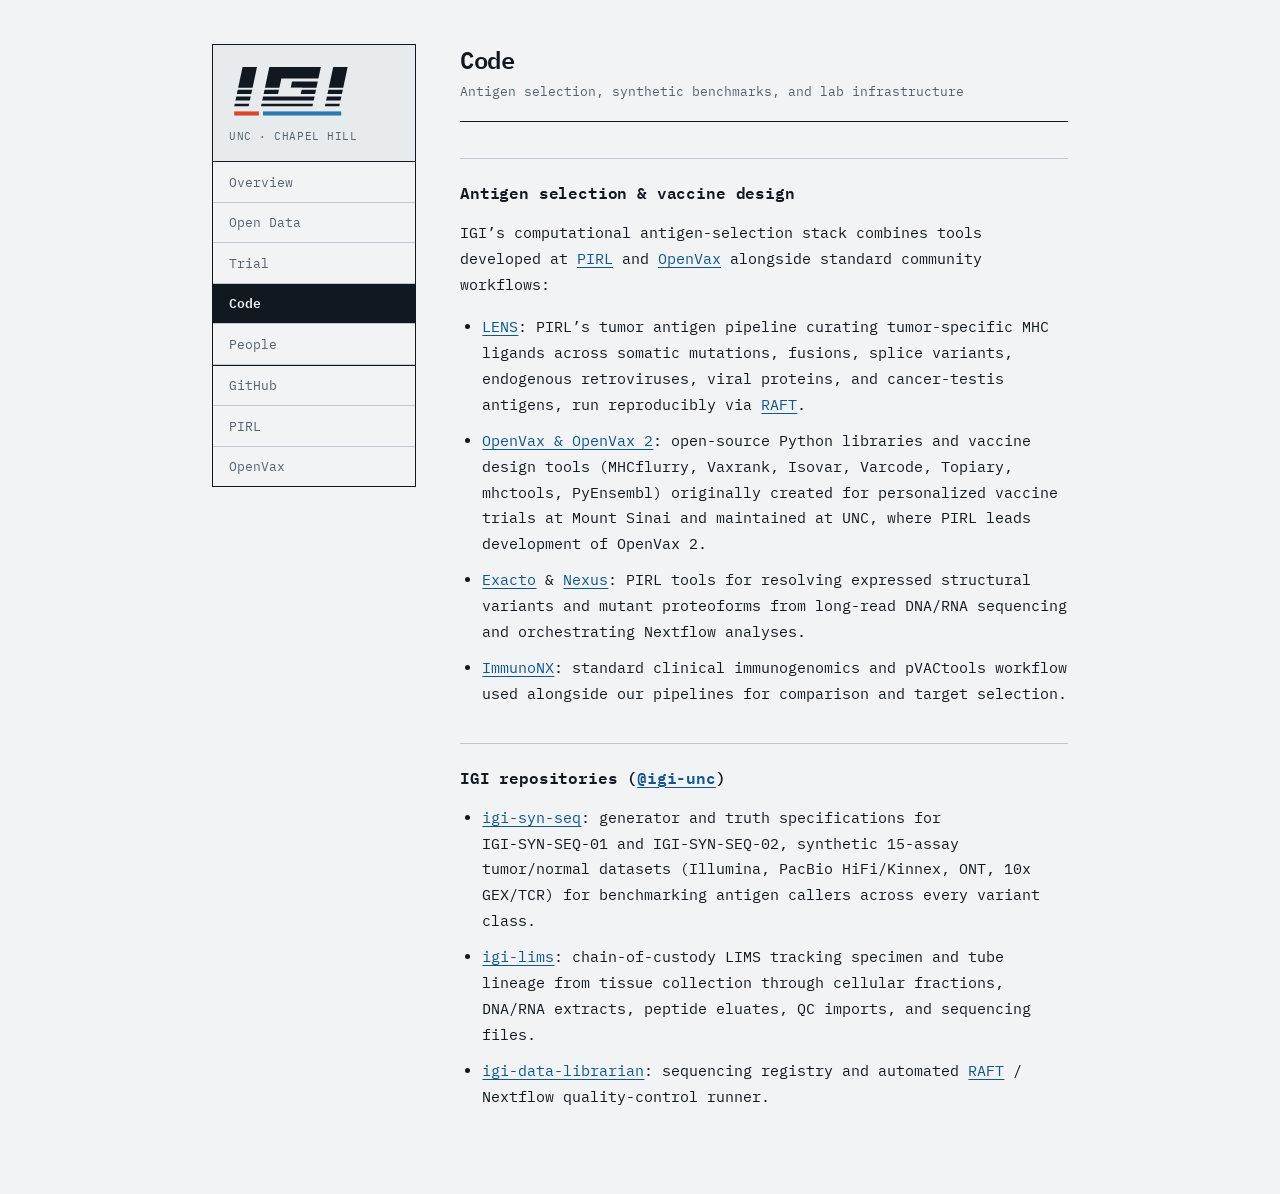
==== code/index.html @ 65b06e32 "Switch to multi-page scanline sidebar layout and document antigen software stack" ====
<!doctype html>
<html lang="en">
<head>
<meta charset="utf-8">
<meta name="viewport" content="width=device-width, initial-scale=1">
<title>Code · IGI at UNC</title>
<meta name="description" content="Open-source software for antigen selection, synthetic multi-assay benchmarks, and specimen LIMS across IGI, PIRL, and OpenVax.">
<link rel="canonical" href="https://igi-unc.github.io/code/">
<link rel="icon" href="/assets/favicon.svg" type="image/svg+xml">
<link rel="preconnect" href="https://fonts.googleapis.com">
<link rel="preconnect" href="https://fonts.gstatic.com" crossorigin>
<link href="https://fonts.googleapis.com/css2?family=IBM+Plex+Mono:ital,wght@0,400;0,500;0,600;1,400&display=swap" rel="stylesheet">
<link rel="stylesheet" href="/assets/site.css">
</head>
<body>
<div class="layout">
  <aside class="sidebar">
    <a class="logo-cell" href="/">
      <svg viewBox="0 0 132 54" aria-label="IGI">
        <defs>
          <mask id="scan-cut">
            <rect width="140" height="56" fill="#fff"/>
            <rect x="0" y="24" width="140" height="2" fill="#000"/>
            <rect x="0" y="30" width="140" height="2.4" fill="#000"/>
            <rect x="0" y="36.5" width="140" height="3" fill="#000"/>
          </mask>
        </defs>
        <g transform="translate(10,0) skewX(-12)" mask="url(#scan-cut)">
          <rect x="4" y="4" width="14" height="38" fill="currentColor"/>
          <path d="M 30 4 H 80 V 15 H 44 V 31 H 66 V 24 H 55 V 18 H 80 V 42 H 30 Z" fill="currentColor"/>
          <rect x="92" y="4" width="14" height="38" fill="currentColor"/>
        </g>
        <rect x="5" y="47" width="24" height="4" fill="var(--signal)"/>
        <rect x="33" y="47" width="76" height="4" fill="var(--cyan)"/>
      </svg>
      <span class="logo-sub">UNC · CHAPEL HILL</span>
    </a>

    <nav class="panelmenu" aria-label="Site">
      <a href="/">Overview</a>
      <a href="/data/">Open Data</a>
      <a href="/trial/">Trial</a>
      <a href="/code/" aria-current="page">Code</a>
      <a href="/people/">People</a>
      <a class="ext-first" href="https://github.com/igi-unc">GitHub</a>
      <a href="https://pirl.unc.edu/">PIRL</a>
      <a href="https://openvax.org/">OpenVax</a>
    </nav>
  </aside>

  <main>
    <header class="pagehead">
      <h1>Code</h1>
      <p class="sub">Antigen selection, synthetic benchmarks, and lab infrastructure</p>
    </header>

    <h2>Antigen selection &amp; vaccine design</h2>

    <p>
      IGI’s computational antigen-selection stack combines tools developed at <a href="https://pirl.unc.edu/code/">PIRL</a> and <a href="https://openvax.org/">OpenVax</a> alongside standard community workflows:
    </p>

    <ul>
      <li><a href="https://uselens.io/">LENS</a>: PIRL’s tumor antigen pipeline curating tumor-specific MHC ligands across somatic mutations, fusions, splice variants, endogenous retroviruses, viral proteins, and cancer-testis antigens, run reproducibly via <a href="https://useraft.io/">RAFT</a>.</li>
      <li><a href="https://openvax.org/">OpenVax &amp; OpenVax 2</a>: open-source Python libraries and vaccine design tools (<code>MHCflurry</code>, <code>Vaxrank</code>, <code>Isovar</code>, <code>Varcode</code>, <code>Topiary</code>, <code>mhctools</code>, <code>PyEnsembl</code>) originally created for personalized vaccine trials at Mount Sinai and maintained at UNC, where PIRL leads development of OpenVax 2.</li>
      <li><a href="https://github.com/pirl-unc/exacto">Exacto</a> &amp; <a href="https://github.com/pirl-unc/nexus">Nexus</a>: PIRL tools for resolving expressed structural variants and mutant proteoforms from long-read DNA/RNA sequencing and orchestrating Nextflow analyses.</li>
      <li><a href="https://github.com/griffithlab/ImmunoNX_protocol">ImmunoNX</a>: standard clinical immunogenomics and pVACtools workflow used alongside our pipelines for comparison and target selection.</li>
    </ul>

    <h2>IGI repositories (<a href="https://github.com/igi-unc">@igi-unc</a>)</h2>

    <ul>
      <li><a href="https://github.com/igi-unc/igi-syn-seq">igi-syn-seq</a>: generator and truth specifications for <code>IGI-SYN-SEQ-01</code> and <code>IGI-SYN-SEQ-02</code>, synthetic 15-assay tumor/normal datasets (Illumina, PacBio HiFi/Kinnex, ONT, 10x GEX/TCR) for benchmarking antigen callers across every variant class.</li>
      <li><a href="https://github.com/igi-unc/igi-lims">igi-lims</a>: chain-of-custody LIMS tracking specimen and tube lineage from tissue collection through cellular fractions, DNA/RNA extracts, peptide eluates, QC imports, and sequencing files.</li>
      <li><a href="https://github.com/igi-unc/igi-data-librarian">igi-data-librarian</a>: sequencing registry and automated <a href="https://useraft.io/">RAFT</a> / Nextflow quality-control runner.</li>
    </ul>
  </main>
</div>
</body>
</html>
---- assets/site.css ----
:root {
  color-scheme: light dark;
  --bg: #f1f3f4;
  --panel: #e7ebed;
  --fg: #111820;
  --muted: #546270;
  --rule: #111820;
  --rule-soft: #bfc8d0;
  --link: #0f568c;
  --signal: #d94826;
  --cyan: #2a7ab0;
}

@media (prefers-color-scheme: dark) {
  :root {
    --bg: #0c1015;
    --panel: #121922;
    --fg: #dde6ef;
    --muted: #7f91a3;
    --rule: #6c8299;
    --rule-soft: #22303f;
    --link: #6eb8f0;
    --signal: #ef6b48;
    --cyan: #57a8e0;
  }
}

*, *::before, *::after { box-sizing: border-box; }

body {
  margin: 0;
  background: var(--bg);
  color: var(--fg);
  font: 400 0.9375rem/1.72 "IBM Plex Mono", ui-monospace, SFMono-Regular, Menlo, Consolas, monospace;
  -webkit-font-smoothing: antialiased;
  -webkit-text-size-adjust: 100%;
}

.layout {
  max-width: 57rem;
  margin: 0 auto;
  padding: 2.75rem 1.75rem 4rem;
  display: grid;
  grid-template-columns: 12.75rem minmax(0, 1fr);
  gap: 2.75rem;
  align-items: start;
}

aside.sidebar {
  position: sticky;
  top: 2rem;
  border: 1px solid var(--rule);
  background: var(--bg);
}

.logo-cell {
  display: block;
  padding: 1.1rem 1rem 0.95rem;
  border-bottom: 1px solid var(--rule);
  color: var(--fg);
  text-decoration: none;
  background: var(--panel);
}

.logo-cell:hover {
  color: var(--fg);
}

.logo-cell svg {
  display: block;
  width: 8.5rem;
  height: auto;
}

.logo-sub {
  display: block;
  margin-top: 0.55rem;
  font-size: 0.7rem;
  color: var(--muted);
  letter-spacing: 0.05em;
}

nav.panelmenu a {
  display: block;
  padding: 0.52rem 1rem;
  border-bottom: 1px solid var(--rule-soft);
  color: var(--muted);
  text-decoration: none;
  font-size: 0.83rem;
}

nav.panelmenu a:last-child {
  border-bottom: 0;
}

nav.panelmenu a:hover {
  color: var(--fg);
  background: var(--panel);
}

nav.panelmenu a[aria-current="page"] {
  color: var(--bg);
  background: var(--fg);
  font-weight: 600;
}

nav.panelmenu a.ext-first {
  border-top: 1px solid var(--rule);
}

main {
  min-width: 0;
}

header.pagehead {
  padding-bottom: 1.15rem;
  margin-bottom: 1.75rem;
  border-bottom: 1px solid var(--rule);
}

h1 {
  margin: 0;
  font-size: clamp(1.3rem, 2.8vw, 1.5rem);
  font-weight: 600;
  letter-spacing: -0.02em;
  line-height: 1.25;
}

.sub {
  margin: 0.35rem 0 0;
  color: var(--muted);
  font-size: 0.84rem;
}

h2 {
  margin: 2.25rem 0 0.85rem;
  padding-top: 1.25rem;
  border-top: 1px solid var(--rule-soft);
  font-size: 1rem;
  font-weight: 600;
  letter-spacing: -0.01em;
}

p {
  margin: 0 0 1.05rem;
}

a {
  color: var(--link);
  text-decoration: underline;
  text-underline-offset: 0.2em;
  text-decoration-thickness: 1px;
}

a:hover {
  color: var(--signal);
}

a:focus-visible {
  outline: 2px solid var(--signal);
  outline-offset: 3px;
}

ol, ul {
  margin: 0 0 1.3rem;
  padding-left: 1.4rem;
}

li {
  margin-bottom: 0.65rem;
}

ol.spaced > li {
  margin-bottom: 1.05rem;
}

strong {
  font-weight: 600;
}

sup {
  font-size: 0.72em;
  line-height: 0;
}

code {
  font: inherit;
  white-space: nowrap;
}

.note {
  color: var(--muted);
  font-size: 0.88rem;
  padding-top: 1.1rem;
  border-top: 1px solid var(--rule-soft);
}

.people {
  list-style: none;
  padding-left: 0;
}

.people li {
  margin-bottom: 0.5rem;
}

.table-wrap {
  overflow-x: auto;
  margin: 1rem 0 1.4rem;
  border: 1px solid var(--rule-soft);
}

table {
  width: 100%;
  border-collapse: collapse;
  font-size: 0.86rem;
  line-height: 1.55;
}

th, td {
  text-align: left;
  vertical-align: top;
  padding: 0.6rem 0.8rem;
  border-bottom: 1px solid var(--rule-soft);
}

tr:last-child td {
  border-bottom: 0;
}

th {
  background: var(--panel);
  font-weight: 600;
  font-size: 0.78rem;
  color: var(--muted);
}

tr.controlled td {
  color: var(--muted);
  background: var(--panel);
}

@media (max-width: 46rem) {
  .layout {
    grid-template-columns: 1fr;
    gap: 1.75rem;
    padding: 1.5rem 1.15rem 3rem;
  }
  aside.sidebar {
    position: static;
  }
  .logo-cell {
    display: flex;
    align-items: baseline;
    justify-content: space-between;
    gap: 1rem;
    padding: 0.85rem 0.95rem;
  }
  .logo-cell svg {
    width: 6.75rem;
  }
  .logo-sub {
    margin-top: 0;
  }
  nav.panelmenu {
    display: flex;
    flex-wrap: wrap;
  }
  nav.panelmenu a {
    padding: 0.45rem 0.75rem;
    font-size: 0.78rem;
    border-right: 1px solid var(--rule-soft);
    border-bottom: 1px solid var(--rule-soft);
  }
  nav.panelmenu a.ext-first {
    border-top: 0;
  }
}
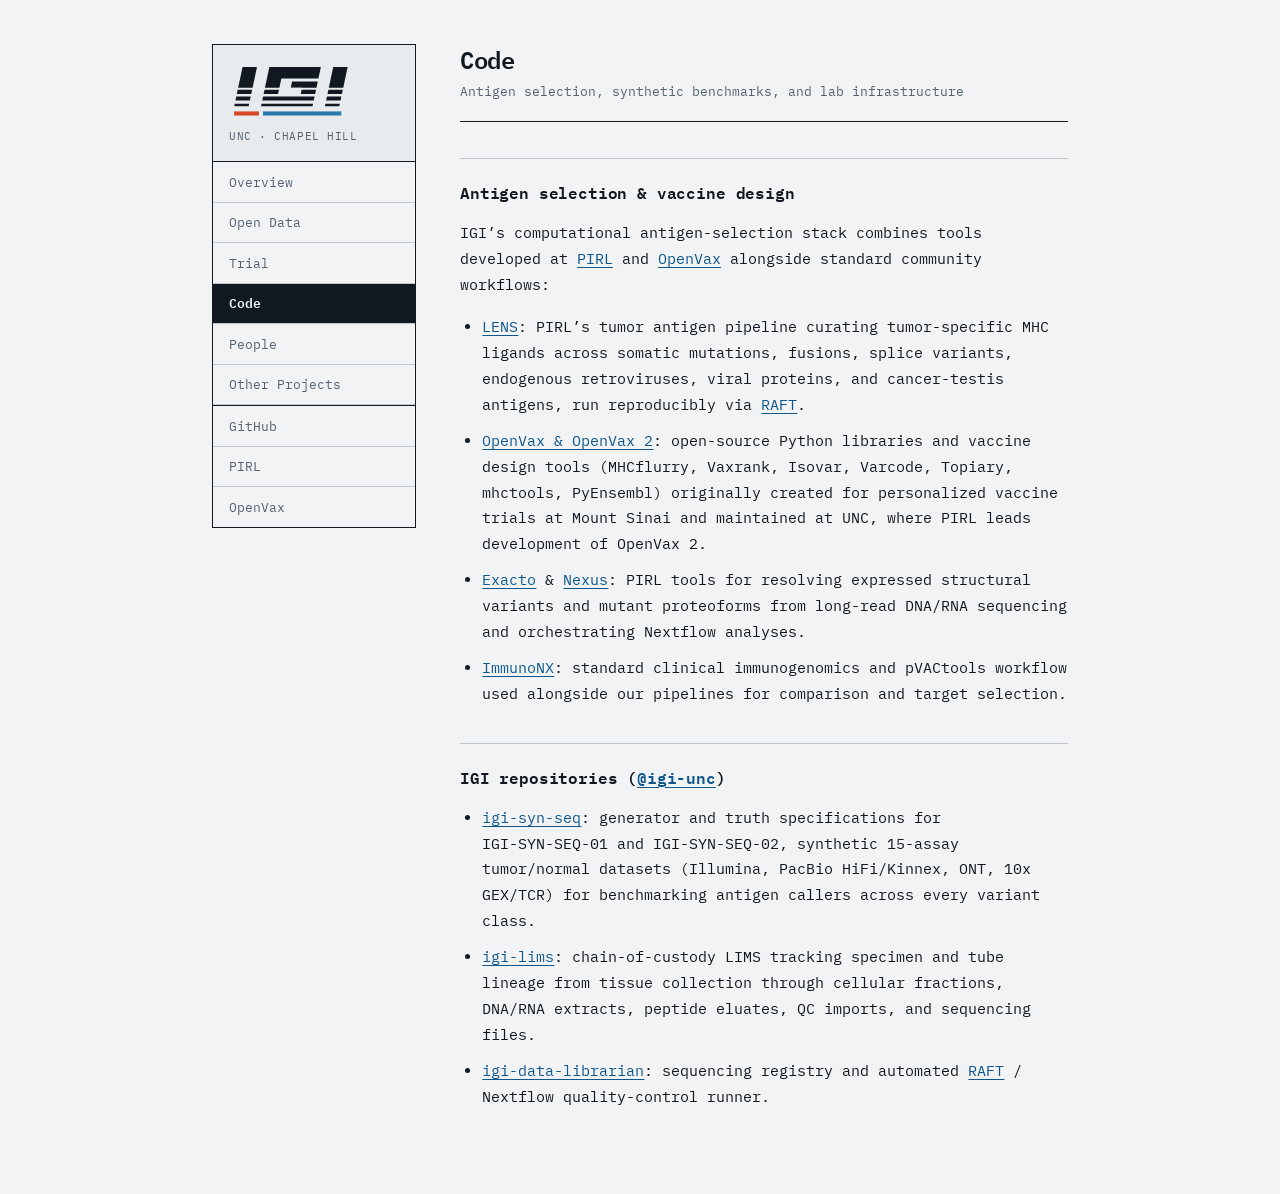
==== commit adb1066c: "Add Other Projects page and clarify PIRL and OpenVax relationship" ====
--- a/code/index.html
+++ b/code/index.html
@@ -42,6 +42,7 @@
       <a href="/trial/">Trial</a>
       <a href="/code/" aria-current="page">Code</a>
       <a href="/people/">People</a>
+      <a href="/projects/">Other Projects</a>
       <a class="ext-first" href="https://github.com/igi-unc">GitHub</a>
       <a href="https://pirl.unc.edu/">PIRL</a>
       <a href="https://openvax.org/">OpenVax</a>
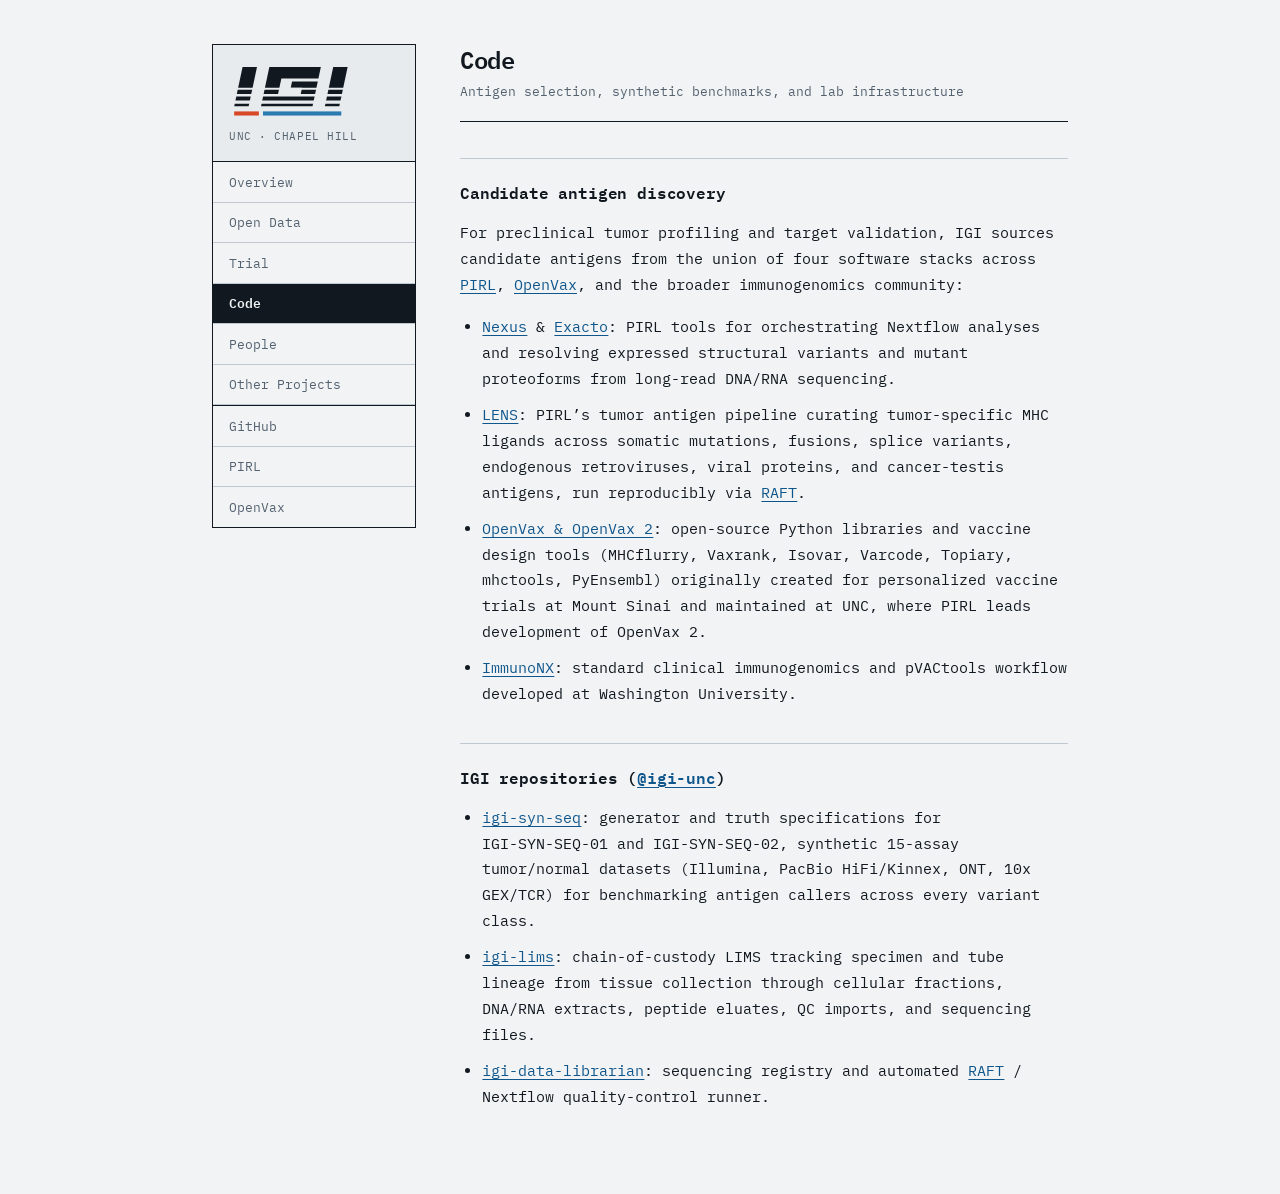
==== commit fa32a2d9: "Link biobanks and candidate-sourcing software union; decouple trial pipeline" ====
--- a/code/index.html
+++ b/code/index.html
@@ -55,17 +55,17 @@
       <p class="sub">Antigen selection, synthetic benchmarks, and lab infrastructure</p>
     </header>
 
-    <h2>Antigen selection &amp; vaccine design</h2>
+    <h2>Candidate antigen discovery</h2>
 
     <p>
-      IGI’s computational antigen-selection stack combines tools developed at <a href="https://pirl.unc.edu/code/">PIRL</a> and <a href="https://openvax.org/">OpenVax</a> alongside standard community workflows:
+      For preclinical tumor profiling and target validation, IGI sources candidate antigens from the union of four software stacks across <a href="https://pirl.unc.edu/code/">PIRL</a>, <a href="https://openvax.org/">OpenVax</a>, and the broader immunogenomics community:
     </p>
 
     <ul>
+      <li><a href="https://github.com/pirl-unc/nexus">Nexus</a> &amp; <a href="https://github.com/pirl-unc/exacto">Exacto</a>: PIRL tools for orchestrating Nextflow analyses and resolving expressed structural variants and mutant proteoforms from long-read DNA/RNA sequencing.</li>
       <li><a href="https://uselens.io/">LENS</a>: PIRL’s tumor antigen pipeline curating tumor-specific MHC ligands across somatic mutations, fusions, splice variants, endogenous retroviruses, viral proteins, and cancer-testis antigens, run reproducibly via <a href="https://useraft.io/">RAFT</a>.</li>
       <li><a href="https://openvax.org/">OpenVax &amp; OpenVax 2</a>: open-source Python libraries and vaccine design tools (<code>MHCflurry</code>, <code>Vaxrank</code>, <code>Isovar</code>, <code>Varcode</code>, <code>Topiary</code>, <code>mhctools</code>, <code>PyEnsembl</code>) originally created for personalized vaccine trials at Mount Sinai and maintained at UNC, where PIRL leads development of OpenVax 2.</li>
-      <li><a href="https://github.com/pirl-unc/exacto">Exacto</a> &amp; <a href="https://github.com/pirl-unc/nexus">Nexus</a>: PIRL tools for resolving expressed structural variants and mutant proteoforms from long-read DNA/RNA sequencing and orchestrating Nextflow analyses.</li>
-      <li><a href="https://github.com/griffithlab/ImmunoNX_protocol">ImmunoNX</a>: standard clinical immunogenomics and pVACtools workflow used alongside our pipelines for comparison and target selection.</li>
+      <li><a href="https://github.com/griffithlab/ImmunoNX_protocol">ImmunoNX</a>: standard clinical immunogenomics and pVACtools workflow developed at Washington University.</li>
     </ul>
 
     <h2>IGI repositories (<a href="https://github.com/igi-unc">@igi-unc</a>)</h2>
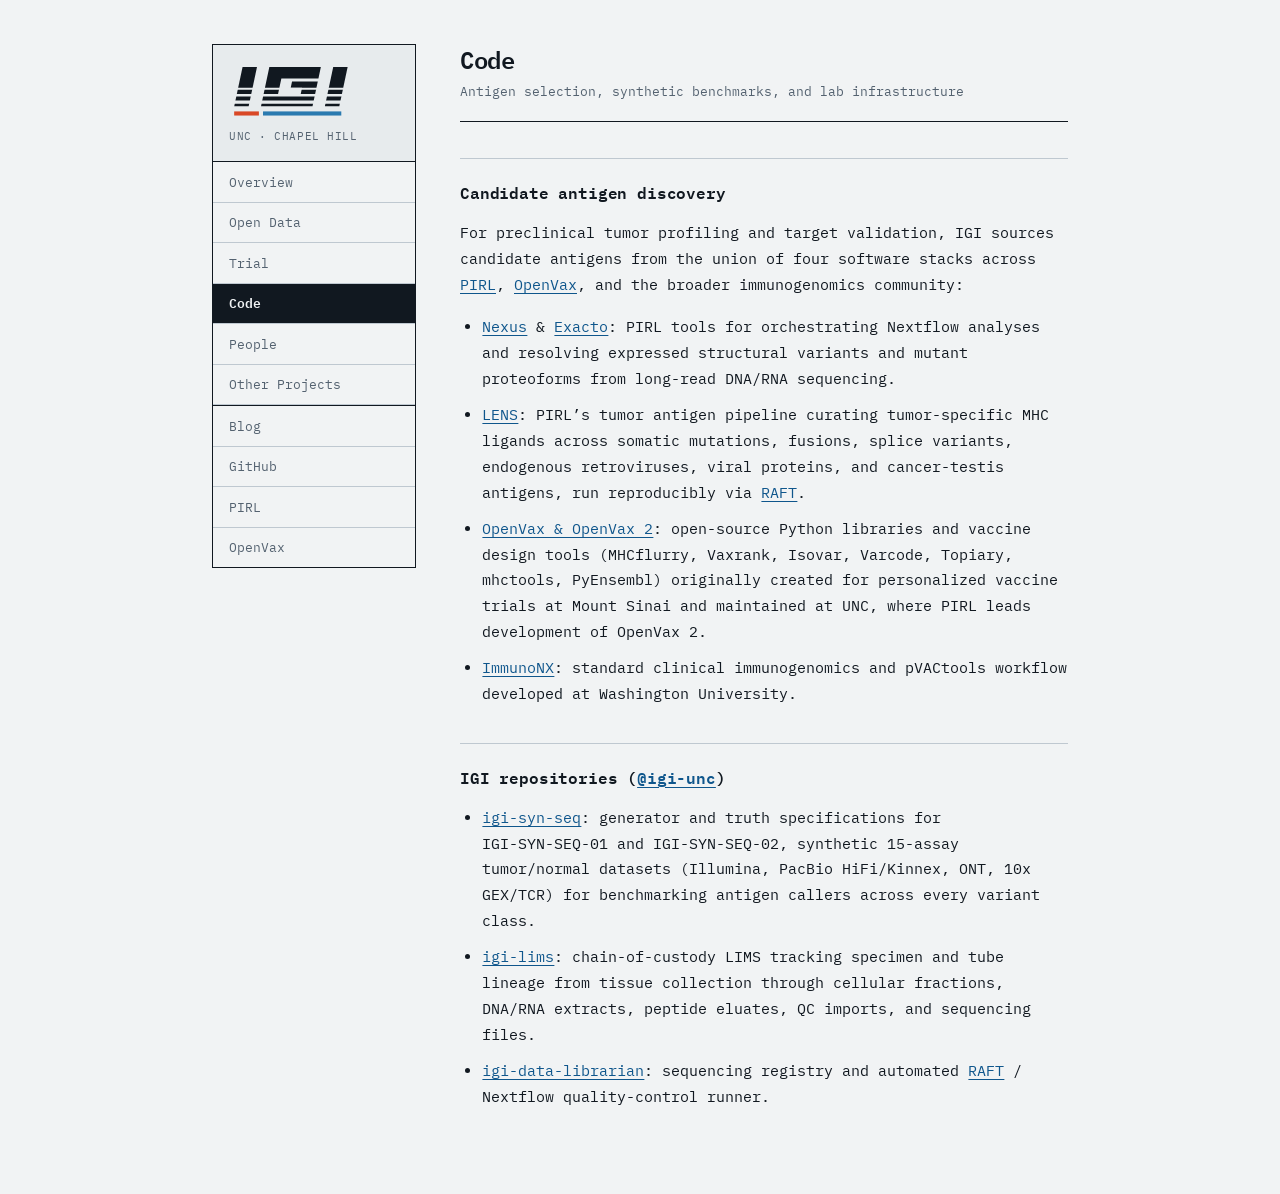
==== commit 8f919df5: "Add homepage IGI Substack feed, sidebar Blog link, and hourly sync Action" ====
--- a/code/index.html
+++ b/code/index.html
@@ -43,7 +43,8 @@
       <a href="/code/" aria-current="page">Code</a>
       <a href="/people/">People</a>
       <a href="/projects/">Other Projects</a>
-      <a class="ext-first" href="https://github.com/igi-unc">GitHub</a>
+      <a class="ext-first" href="https://pirlblog.substack.com/">Blog</a>
+      <a href="https://github.com/igi-unc">GitHub</a>
       <a href="https://pirl.unc.edu/">PIRL</a>
       <a href="https://openvax.org/">OpenVax</a>
     </nav>
--- a/assets/site.css
+++ b/assets/site.css
@@ -240,6 +240,118 @@
   background: var(--panel);
 }
 
+/* Prominent homepage blog feed */
+section.feed {
+  margin-top: 2.35rem;
+  padding-top: 1.35rem;
+  border-top: 1px solid var(--rule);
+}
+
+.feed-head {
+  display: flex;
+  flex-wrap: wrap;
+  align-items: baseline;
+  justify-content: space-between;
+  gap: 0.5rem 1rem;
+  margin-bottom: 1.15rem;
+}
+
+.feed-head h2 {
+  margin: 0;
+  padding: 0;
+  border: 0;
+  font-size: 1.02rem;
+  font-weight: 600;
+}
+
+.feed-head h2 a {
+  color: var(--fg);
+  text-decoration: none;
+}
+
+.feed-head h2 a:hover {
+  color: var(--signal);
+}
+
+.feed-links {
+  font-size: 0.78rem;
+  color: var(--muted);
+}
+
+.feed-links a {
+  color: var(--muted);
+}
+
+.feed-links a:hover {
+  color: var(--fg);
+}
+
+.post-list {
+  list-style: none;
+  margin: 0;
+  padding: 0;
+}
+
+.post-card {
+  padding: 1rem 0;
+  border-top: 1px solid var(--rule-soft);
+}
+
+.post-card.has-cover {
+  display: grid;
+  grid-template-columns: minmax(0, 1fr) 8.5rem;
+  gap: 1.15rem;
+  align-items: start;
+}
+
+.post-meta {
+  font-size: 0.76rem;
+  color: var(--muted);
+  margin-bottom: 0.28rem;
+}
+
+.post-card h3 {
+  margin: 0 0 0.35rem;
+  font-size: 0.98rem;
+  font-weight: 600;
+  line-height: 1.38;
+}
+
+.post-card h3 a {
+  color: var(--fg);
+  text-decoration-color: var(--rule-soft);
+}
+
+.post-card h3 a:hover {
+  color: var(--signal);
+  text-decoration-color: currentColor;
+}
+
+.post-card p {
+  margin: 0;
+  font-size: 0.87rem;
+  line-height: 1.6;
+  color: var(--muted);
+}
+
+.post-thumb {
+  display: block;
+  border: 1px solid var(--rule-soft);
+  background: var(--panel);
+}
+
+.post-thumb img {
+  display: block;
+  width: 100%;
+  aspect-ratio: 3 / 2;
+  object-fit: cover;
+}
+
+.feed-empty {
+  font-size: 0.88rem;
+  color: var(--muted);
+}
+
 @media (max-width: 46rem) {
   .layout {
     grid-template-columns: 1fr;
@@ -275,4 +387,7 @@
   nav.panelmenu a.ext-first {
     border-top: 0;
   }
-}
+  .post-card.has-cover {
+    grid-template-columns: 1fr;
+  }
+}
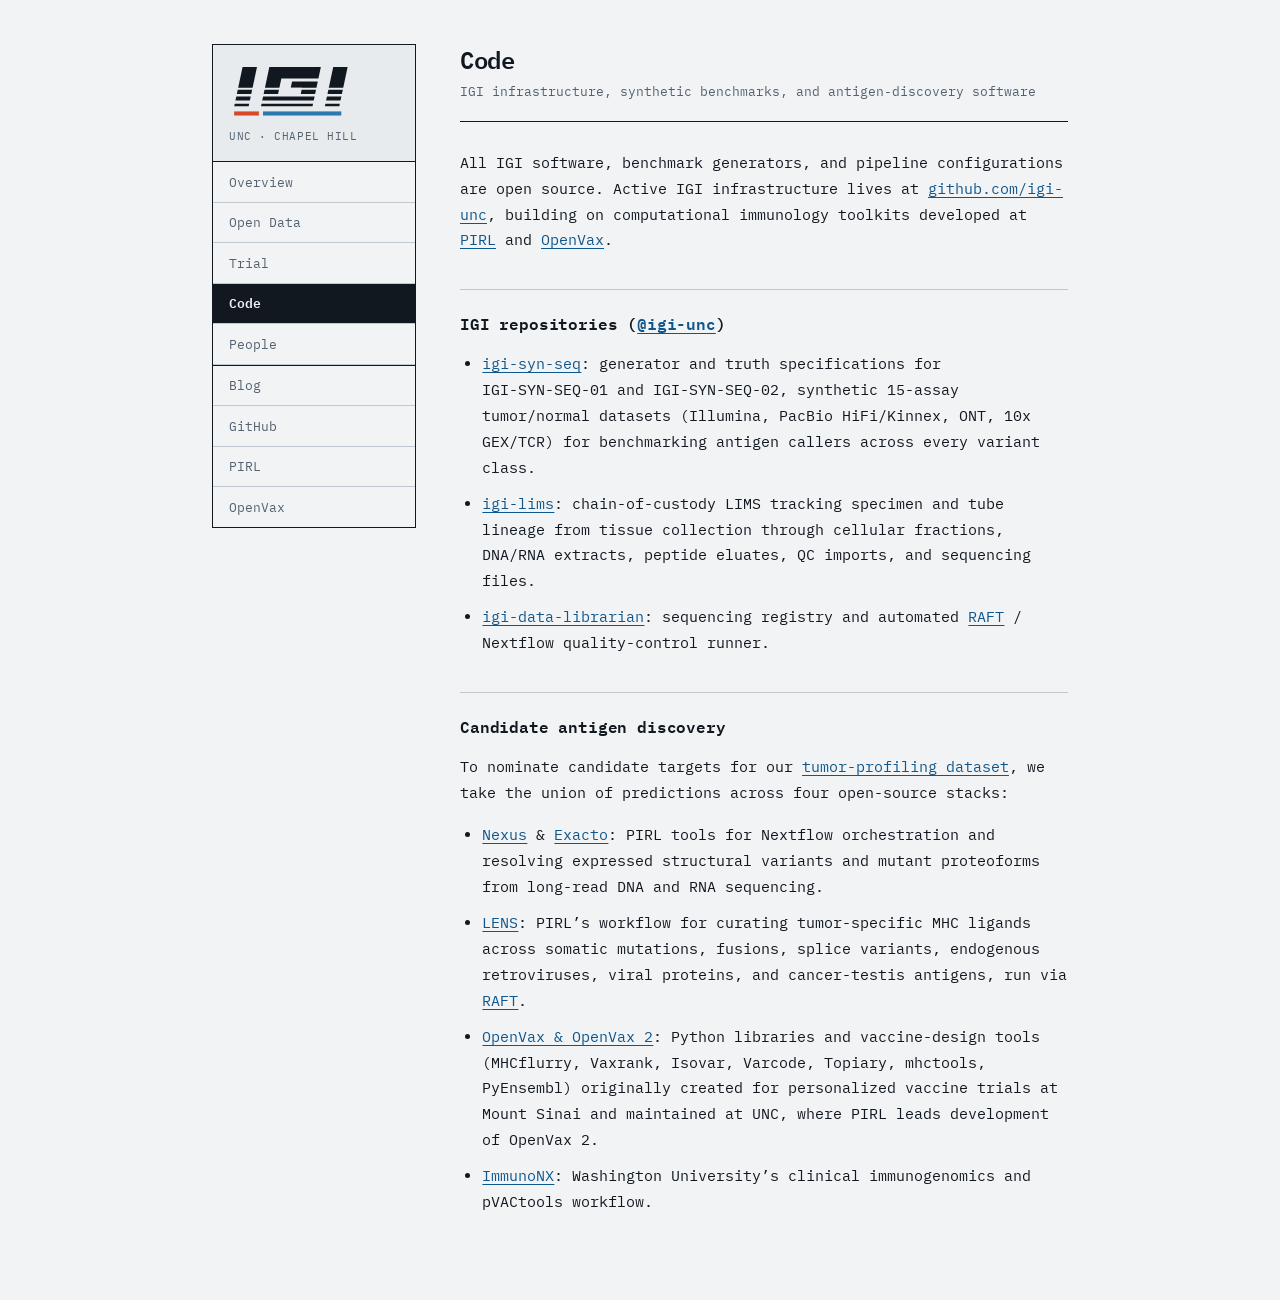
==== commit 7e38fe83: "Keep overview high-level, organize technical details on sub-pages, drop Other Projects" ====
--- a/code/index.html
+++ b/code/index.html
@@ -4,7 +4,7 @@
 <meta charset="utf-8">
 <meta name="viewport" content="width=device-width, initial-scale=1">
 <title>Code · IGI at UNC</title>
-<meta name="description" content="Open-source software for antigen selection, synthetic multi-assay benchmarks, and specimen LIMS across IGI, PIRL, and OpenVax.">
+<meta name="description" content="Open-source software for antigen discovery, synthetic multi-assay benchmarks, and specimen LIMS across IGI, PIRL, and OpenVax.">
 <link rel="canonical" href="https://igi-unc.github.io/code/">
 <link rel="icon" href="/assets/favicon.svg" type="image/svg+xml">
 <link rel="preconnect" href="https://fonts.googleapis.com">
@@ -42,7 +42,6 @@
       <a href="/trial/">Trial</a>
       <a href="/code/" aria-current="page">Code</a>
       <a href="/people/">People</a>
-      <a href="/projects/">Other Projects</a>
       <a class="ext-first" href="https://pirlblog.substack.com/">Blog</a>
       <a href="https://github.com/igi-unc">GitHub</a>
       <a href="https://pirl.unc.edu/">PIRL</a>
@@ -53,21 +52,12 @@
   <main>
     <header class="pagehead">
       <h1>Code</h1>
-      <p class="sub">Antigen selection, synthetic benchmarks, and lab infrastructure</p>
+      <p class="sub">IGI infrastructure, synthetic benchmarks, and antigen-discovery software</p>
     </header>
 
-    <h2>Candidate antigen discovery</h2>
-
     <p>
-      For preclinical tumor profiling and target validation, IGI sources candidate antigens from the union of four software stacks across <a href="https://pirl.unc.edu/code/">PIRL</a>, <a href="https://openvax.org/">OpenVax</a>, and the broader immunogenomics community:
+      All IGI software, benchmark generators, and pipeline configurations are open source. Active IGI infrastructure lives at <a href="https://github.com/igi-unc">github.com/igi-unc</a>, building on computational immunology toolkits developed at <a href="https://pirl.unc.edu/code/">PIRL</a> and <a href="https://openvax.org/">OpenVax</a>.
     </p>
-
-    <ul>
-      <li><a href="https://github.com/pirl-unc/nexus">Nexus</a> &amp; <a href="https://github.com/pirl-unc/exacto">Exacto</a>: PIRL tools for orchestrating Nextflow analyses and resolving expressed structural variants and mutant proteoforms from long-read DNA/RNA sequencing.</li>
-      <li><a href="https://uselens.io/">LENS</a>: PIRL’s tumor antigen pipeline curating tumor-specific MHC ligands across somatic mutations, fusions, splice variants, endogenous retroviruses, viral proteins, and cancer-testis antigens, run reproducibly via <a href="https://useraft.io/">RAFT</a>.</li>
-      <li><a href="https://openvax.org/">OpenVax &amp; OpenVax 2</a>: open-source Python libraries and vaccine design tools (<code>MHCflurry</code>, <code>Vaxrank</code>, <code>Isovar</code>, <code>Varcode</code>, <code>Topiary</code>, <code>mhctools</code>, <code>PyEnsembl</code>) originally created for personalized vaccine trials at Mount Sinai and maintained at UNC, where PIRL leads development of OpenVax 2.</li>
-      <li><a href="https://github.com/griffithlab/ImmunoNX_protocol">ImmunoNX</a>: standard clinical immunogenomics and pVACtools workflow developed at Washington University.</li>
-    </ul>
 
     <h2>IGI repositories (<a href="https://github.com/igi-unc">@igi-unc</a>)</h2>
 
@@ -76,6 +66,19 @@
       <li><a href="https://github.com/igi-unc/igi-lims">igi-lims</a>: chain-of-custody LIMS tracking specimen and tube lineage from tissue collection through cellular fractions, DNA/RNA extracts, peptide eluates, QC imports, and sequencing files.</li>
       <li><a href="https://github.com/igi-unc/igi-data-librarian">igi-data-librarian</a>: sequencing registry and automated <a href="https://useraft.io/">RAFT</a> / Nextflow quality-control runner.</li>
     </ul>
+
+    <h2>Candidate antigen discovery</h2>
+
+    <p>
+      To nominate candidate targets for our <a href="/data/">tumor-profiling dataset</a>, we take the union of predictions across four open-source stacks:
+    </p>
+
+    <ul>
+      <li><a href="https://github.com/pirl-unc/nexus">Nexus</a> &amp; <a href="https://github.com/pirl-unc/exacto">Exacto</a>: PIRL tools for Nextflow orchestration and resolving expressed structural variants and mutant proteoforms from long-read DNA and RNA sequencing.</li>
+      <li><a href="https://uselens.io/">LENS</a>: PIRL’s workflow for curating tumor-specific MHC ligands across somatic mutations, fusions, splice variants, endogenous retroviruses, viral proteins, and cancer-testis antigens, run via <a href="https://useraft.io/">RAFT</a>.</li>
+      <li><a href="https://openvax.org/">OpenVax &amp; OpenVax 2</a>: Python libraries and vaccine-design tools (<code>MHCflurry</code>, <code>Vaxrank</code>, <code>Isovar</code>, <code>Varcode</code>, <code>Topiary</code>, <code>mhctools</code>, <code>PyEnsembl</code>) originally created for personalized vaccine trials at Mount Sinai and maintained at UNC, where PIRL leads development of OpenVax 2.</li>
+      <li><a href="https://github.com/griffithlab/ImmunoNX_protocol">ImmunoNX</a>: Washington University’s clinical immunogenomics and pVACtools workflow.</li>
+    </ul>
   </main>
 </div>
 </body>
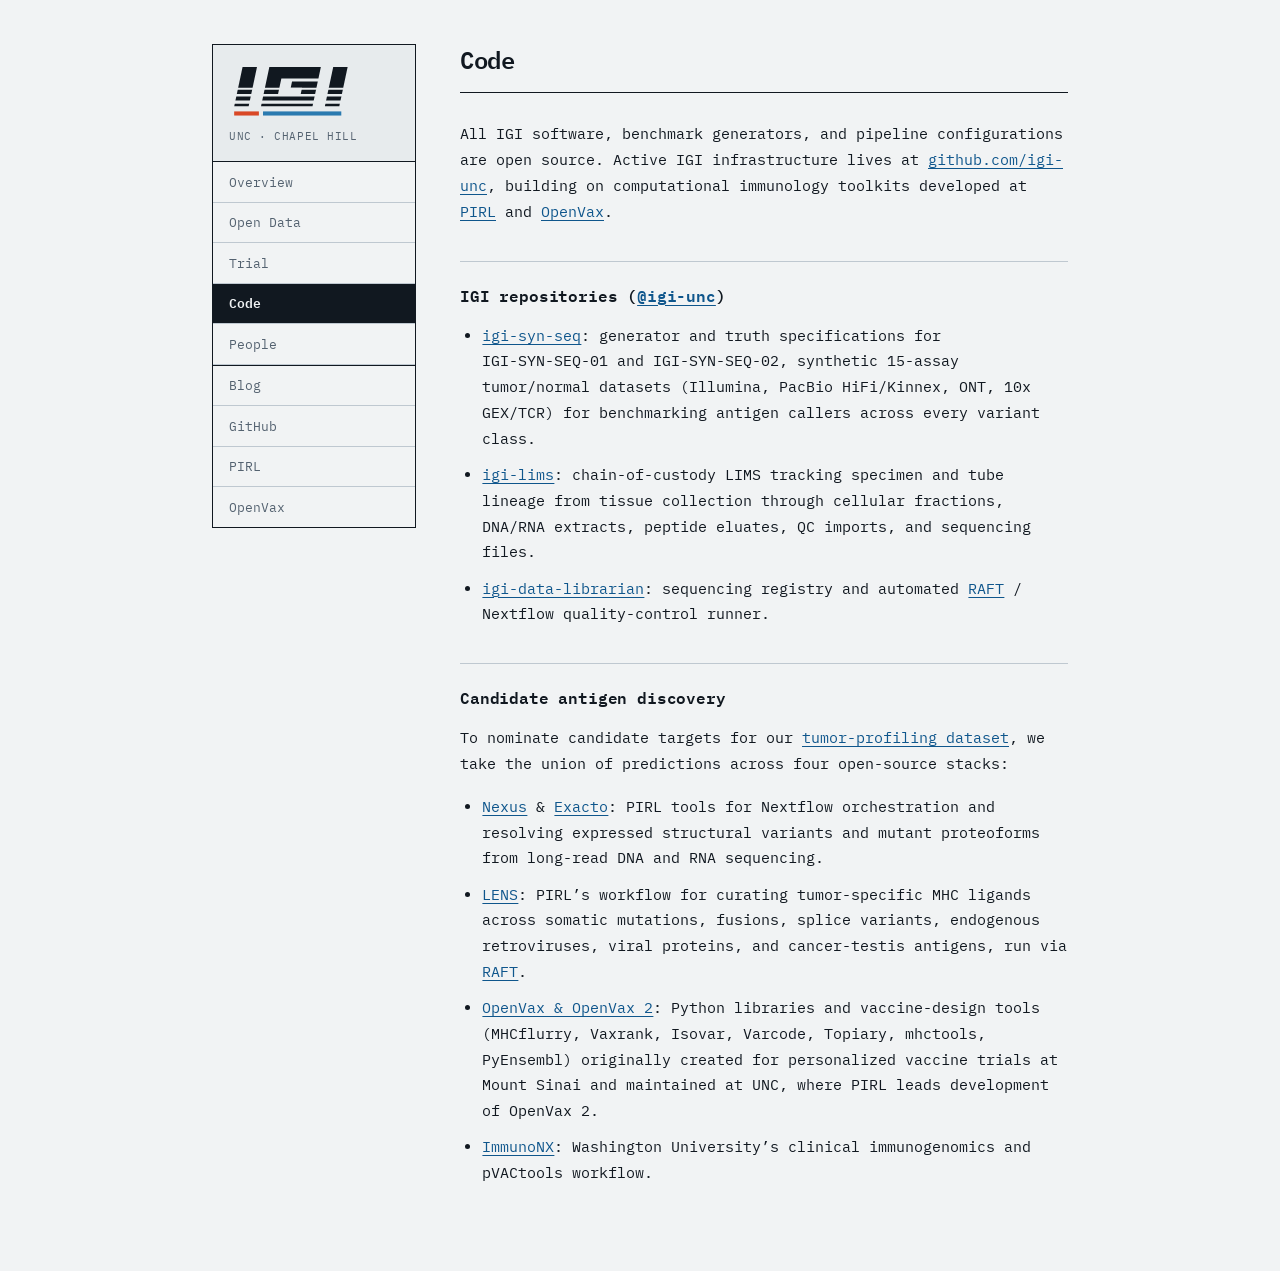
==== commit e1d9ec77: "Remove sub-headings under page titles" ====
--- a/code/index.html
+++ b/code/index.html
@@ -52,7 +52,6 @@
   <main>
     <header class="pagehead">
       <h1>Code</h1>
-      <p class="sub">IGI infrastructure, synthetic benchmarks, and antigen-discovery software</p>
     </header>
 
     <p>
